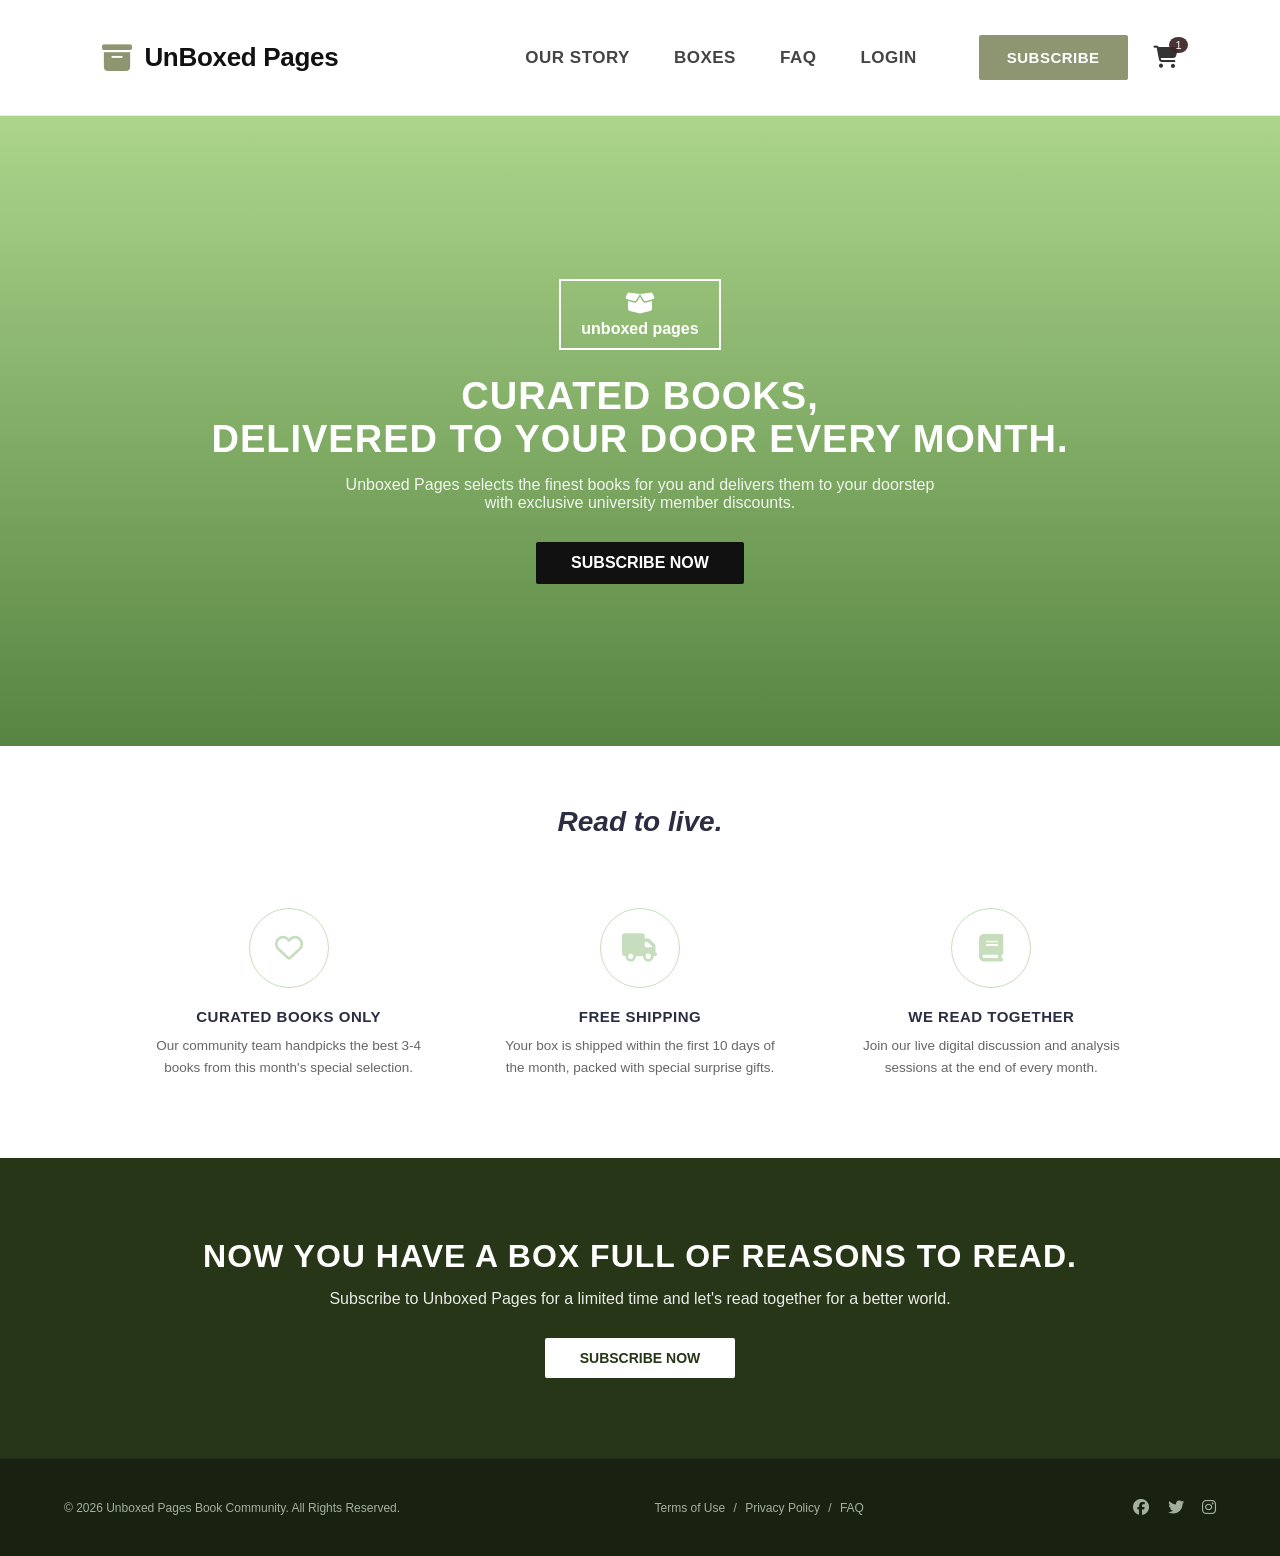
==== index/index.html @ 17721be9 "yeni dosyalar eklendi." ====
<!DOCTYPE html>
<html lang="en">

<head>
    <meta charset="UTF-8">
    <meta name="viewport" content="width=device-width, initial-scale=1.0">
    <title>Unboxed Pages - Book Community</title>
    <!-- CSS Dosyamızı Bağlıyoruz -->
    <link rel="stylesheet" href="index.css">
    <!-- İkonlar için FontAwesome (Gerekli ikonları çekebilmek için) -->
    <link rel="stylesheet" href="https://cdnjs.cloudflare.com/ajax/libs/font-awesome/6.4.0/css/all.min.css">
</head>
<body>

   <!-- NAVBAR SECTION -->
    <header class="navbar">
        <div class="logo" onclick="window.location.href='index.html'">
            <i class="fa-solid fa-box-archive"></i>
            <span>UnBoxed Pages</span>    
        </div>
        <nav class="nav-links">
            <a href="../story/story.html">OUR STORY</a>
            <a href="../boxes/boxes.html">BOXES</a>
            <a href="../faq/faq.html">FAQ</a>
            <a href="../signin/signin.html" class="login-btn">LOGIN</a>
        </nav>
        <div class="nav-actions">
            <a href="../signin/subscribe.html" class="subscribe-nav-btn">SUBSCRIBE</a>
            <a href="../cart.html" class="cart-icon">
                <i class="fa-solid fa-shopping-cart"></i>
                <span class="cart-badge">1</span>
            </a>
        </div>
    </header>

    <!-- HERO SECTION (image_0c95e9.png Üst Kısım) -->
    <section class="hero">
        <div class="hero-overlay">
            <div class="hero-content">
                <div class="hero-logo-box">
                    <i class="fa-solid fa-box-open"></i>
                    <span>unboxed pages</span>
                </div>
                <h1>CURATED BOOKS,<br>DELIVERED TO YOUR DOOR EVERY MONTH.</h1>
                <p>Unboxed Pages selects the finest books for you and delivers them to your doorstep with exclusive university member discounts.</p>
                <a href="../signin/subscribe.html" class="hero-btn">SUBSCRIBE NOW</a>
            </div>
        </div>
    </section>

    <!-- FEATURES SECTION (image_0c9640.png Üst Kısım) -->
    <section class="features">
        <h2 class="section-title">Read to live.</h2>
        <div class="features-grid">
            <div class="feature-card">
                <div class="icon-circle"><i class="fa-regular fa-heart"></i></div>
                <h3>CURATED BOOKS ONLY</h3>
                <p>Our community team handpicks the best 3-4 books from this month's special selection.</p>
            </div>
            <div class="feature-card">
                <div class="icon-circle"><i class="fa-solid fa-truck"></i></div>
                <h3>FREE SHIPPING</h3>
                <p>Your box is shipped within the first 10 days of the month, packed with special surprise gifts.</p>
            </div>
            <div class="feature-card">
                <div class="icon-circle"><i class="fa-solid fa-book"></i></div>
                <h3>WE READ TOGETHER</h3>
                <p>Join our live digital discussion and analysis sessions at the end of every month.</p>
            </div>
        </div>
    </section>

    

    <!-- CALL TO ACTION SECTION (image_0c95e9.png Alt Mavi Kısım) -->
    <section class="cta-blue">
        <h2>NOW YOU HAVE A BOX FULL OF REASONS TO READ.</h2>
        <p>Subscribe to Unboxed Pages for a limited time and let's read together for a better world.</p>
        <a href="subscribe.html" class="cta-white-btn">SUBSCRIBE NOW</a>
    </section>

    <!-- FOOTER SECTION -->
    <footer class="main-footer">
        <div class="footer-bottom">
            <p>&copy; 2026 Unboxed Pages Book Community. All Rights Reserved.</p>
            <div class="footer-links">
                <a href="#">Terms of Use</a> / 
                <a href="#">Privacy Policy</a> / 
                <a href="#">FAQ</a>
            </div>
            <div class="footer-socials">
                <i class="fa-brands fa-facebook"></i>
                <i class="fa-brands fa-twitter"></i>
                <i class="fa-brands fa-instagram"></i>
            </div>
        </div>
    </footer>

</body>
</html>
---- index/index.css ----
/* Genel Sıfırlama ve Font Ayarları */
* {
    margin: 0;
    padding: 0;
    box-sizing: border-box;
    font-family: 'Segoe UI', Tahoma, Geneva, Verdana, sans-serif;
}

body {
    background-color: #fcfcfc;
    color: #333;
}

/* ==========================================
   2. NAVBAR & LOGO STYLES (Genişletilmiş Premium Navbar)
   ========================================== */
.navbar {
    display: flex;
    justify-content: space-between;
    align-items: center;
    padding: 35px 8%; /* Navbar dikey genişliği artırıldı, sağdan soldan daha geniş alan bırakıldı */
    background-color: #fff;
    border-bottom: 1px solid #eaeaea;
    position: sticky;
    top: 0;
    z-index: 1000;
}

.logo {
    display: flex;
    align-items: center;
    gap: 12px;
    font-size: 26px; /* Logo yazısı bir tık büyütüldü */
    font-weight: 700;
    color: #111111;
    cursor: pointer;
    user-select: none;
    text-transform: none; /* Büyük-küçük harf dayatmasını tamamen kaldırır */
}

.logo i {
    color: #606c38b6; /* Şık soft zeytin yeşili kutu */
    font-size: 30px; /* İkon logoyla dengelendi */
    display: inline-block;
}

.logo span {
    color: #111111;
    font-weight: 700;
    letter-spacing: -0.3px;
}

/* Menü Başlıkları (Tamamen sağa yaslandı ve fontları büyütüldü) */
.nav-links {
    margin-left: auto; /* Başlıkları tamamen sağa fırlatır */
    margin-right: 40px; /* Sağdaki butonlarla arasında geniş bir nefes alma alanı bırakır */
    display: flex;
    align-items: center;
}

.nav-links a {
    text-decoration: none;
    color: #444;
    margin: 0 22px; /* Başlıkların kendi aralarındaki boşluk artırıldı */
    font-size: 17px; /* Başlıkların boyutu büyütüldü */
    font-weight: 700; /* Daha tok ve belirgin durmaları için bold yapıldı */
    letter-spacing: 0.5px;
    transition: color 0.3s ease;
}

.nav-links a:hover {
    color: #606c38b6 !important; /* Mouse gelince o soft yeşile döner */
}

.nav-actions {
    display: flex;
    align-items: center;
    gap: 25px; /* Buton ve sepet arasındaki mesafe açıldı */
}

.subscribe-nav-btn {
    background-color: #606c38b6;
    color: #fff !important;
    padding: 14px 28px; /* Buton biraz daha büyütülüp navbar genişliğine uyduruldu */
    text-decoration: none;
    font-weight: bold;
    font-size: 15px;
    border-radius: 2px;
    transition: background-color 0.3s;
    letter-spacing: 0.5px;
}

.subscribe-nav-btn:hover {
    background-color: #4f582f;
}

.cart-icon {
    position: relative;
    color: #333;
    font-size: 22px; /* Sepet ikonu bir tık büyütüldü */
    text-decoration: none;
    transition: color 0.3s;
}

.cart-icon:hover {
    color: #606c38b6;
}

.cart-badge {
    position: absolute;
    top: -8px;
    right: -10px;
    background-color: #3d2626ee;
    color: #fff;
    font-size: 11px;
    padding: 2px 6px;
    border-radius: 50%;
}

/* HERO SECTION */
.hero {
    background-image: url('https://images.unsplash.com/photo-1506880018603-83d5b814b5a6?auto=format&fit=crop&q=80&w=1500'); /* Geçici arka plan resmi */
    background-size: cover;
    background-position: center;
    height: 70vh;
}

.hero-overlay {
    background: linear-gradient(to bottom, rgba(95, 175, 30, 0.507), rgba(35, 95, 7, 0.76));
    height: 100%;
    display: flex;
    justify-content: center;
    align-items: center;
    text-align: center;
    color: #fff;
    padding: 0 20px;
}

.hero-logo-box {
    border: 2px solid #fff;
    display: inline-flex;
    flex-direction: column;
    padding: 10px 20px;
    margin-bottom: 25px;
    font-weight: bold;
    text-transform: lowercase;
}

.hero-logo-box i {
    font-size: 24px;
    margin-bottom: 5px;
}

.hero-content h1 {
    font-size: 38px;
    letter-spacing: 1px;
    margin-bottom: 15px;
}

.hero-content p {
    font-size: 16px;
    max-width: 600px;
    margin: 0 auto 30px auto;
    opacity: 0.9;
}

.hero-btn {
    display: inline-block;
    background-color: #111;
    color: #fff;
    text-decoration: none;
    padding: 12px 35px;
    font-weight: bold;
    border-radius: 2px;
    transition: background 0.3s;
}

.hero-btn:hover {
    background-color: #333;
}

/* FEATURES SECTION */
.features {
    padding: 60px 10%;
    text-align: center;
    background-color: #fff;
}

/* Başlığı mavi tonundan, logomuzla uyumlu şık antrasit tonuna çektik */
.section-title {
    font-size: 28px;
    color: #2b2d42;
    margin-bottom: 50px;
    font-style: italic;
}

.features-grid {
    display: flex;
    justify-content: space-between;
    gap: 30px;
}

.feature-card {
    flex: 1;
    padding: 20px;
}

.icon-circle {
    width: 80px;
    height: 80px;
    border: 1px solid #b6d4aac4;
    border-radius: 50%;
    display: flex;
    justify-content: center;
    align-items: center;
    margin: 0 auto 20px auto;
    font-size: 28px;
    color: #b6d4aac4;
}

.feature-card h3 {
    font-size: 15px;
    margin-bottom: 10px;
    color: #2b2d42;
    letter-spacing: 0.5px;
}

.feature-card p {
    font-size: 13.5px;
    color: #666;
    line-height: 1.6;
}

/* MONTH'S BOX SECTION */
.months-box {
    padding: 60px 10%;
    background-color: #fcfcfc;
    text-align: center;
}

.box-title {
    font-size: 24px;
    letter-spacing: 1px;
    color: #2b2d42;
    margin-bottom: 40px;
}

.books-grid {
    display: grid;
    grid-template-columns: repeat(3, 1fr);
    gap: 40px;
    max-width: 900px;
    margin: 0 auto 40px auto;
}

.book-card {
    background-color: #fff;
    padding: 20px;
    border-bottom: 3px solid transparent;
    transition: all 0.3s;
}

.book-card:hover {
    box-shadow: 0 10px 20px rgba(0, 0, 0, 0.03);
}

.book-img-placeholder {
    width: 100%;
    height: 300px;
    background-color: #f0f2eb; /* Kitap arkalarını da soft yeşil-gri tonuna uydurduk */
    display: flex;
    justify-content: center;
    align-items: center;
    color: #a3b19b;
    margin-bottom: 15px;
}

.book-card h3 {
    font-size: 16px;
    color: #2b2d42;
    margin-bottom: 5px;
}

/* Kitap yazar isimlerinin mavisini soft yeşile çektik */
.book-card p {
    font-size: 14px;
    color: #606c38;
    font-style: italic;
}

.action-wrapper {
    margin-top: 30px;
}

/* subscribe buton rengini buradaki büyük butona da uyguladık */
.big-green-btn {
    display: inline-block;
    background-color: #606c38b6;
    color: #fff;
    text-decoration: none;
    padding: 15px 40px;
    font-weight: bold;
    font-size: 16px;
    border-radius: 2px;
    transition: background 0.3s;
}

.big-green-btn:hover {
    background-color: #4f582f; /* Üzerine gelince bir tık koyulaşma efekti */
}

/* CALL TO ACTION BLUE SECTION -> NOW DEEP GREEN (Koyu Yeşil Alan) */
.cta-blue {
    background-color: #283618; 
    color: #fff;
    text-align: center;
    padding: 80px 20px;
}

.cta-blue h2 {
    font-size: 32px;
    margin-bottom: 15px;
    letter-spacing: 1px;
}

.cta-blue p {
    font-size: 16px;
    opacity: 0.9;
    margin-bottom: 30px;
}

/* Koyu yeşil üzerindeki butonun yazısını da uyumlu yaptık */
.cta-white-btn {
    display: inline-block;
    background-color: #fff;
    color: #283618;
    text-decoration: none;
    padding: 12px 35px;
    font-weight: bold;
    font-size: 14px;
    border-radius: 2px;
    transition: opacity 0.3s;
}

.cta-white-btn:hover {
    opacity: 0.9;
}

/* FOOTER SECTION (En alttaki koyu alan) */
/* İletişim ve telif haklarının olduğu bu en alt paneli de cta ile uyumlu çok koyu antrasit-yeşil tonuna çektik */
.main-footer {
    background-color: #192211; 
    color: #a3b19b;
    padding: 40px 5%;
    font-size: 12px;
    border-top: 1px solid rgba(255, 255, 255, 0.05);
}

.footer-bottom {
    display: flex;
    justify-content: space-between;
    align-items: center;
}

.footer-links a {
    color: #a3b19b;
    text-decoration: none;
    margin: 0 5px;
    transition: color 0.3s;
}

.footer-links a:hover {
    color: #fff;
}

.footer-socials i {
    font-size: 16px;
    margin-left: 15px;
    cursor: pointer;
    transition: color 0.3s;
}

.footer-socials i:hover {
    color: #fff;
}

/* RESPONSIVE DESIGN */
@media (max-width: 768px) {
    .navbar {
        flex-direction: column;
        gap: 15px;
    }
    .features-grid, .books-grid {
        grid-template-columns: 1fr;
        display: flex;
        flex-direction: column;
    }
    .footer-bottom {
        flex-direction: column;
        gap: 15px;
        text-align: center;
    }
}

/* BOXES SELECTION PAGE STYLES */
.boxes-selection-container {
    padding: 80px 10%;
    text-align: center;
    background-color: #fcfcfc;
    min-height: 70vh;
}

.selection-main-title {
    font-size: 32px;
    color: #283618; 
    letter-spacing: 1px;
    margin-bottom: 10px;
}

.selection-subtitle {
    font-size: 15px;
    color: #666;
    max-width: 600px;
    margin: 0 auto 50px auto;
}

.selection-grid {
    display: flex;
    justify-content: center;
    gap: 50px;
    max-width: 1000px;
    margin: 0 auto;
}

.selection-card {
    flex: 1;
    background-color: #fff;
    padding: 40px 30px;
    border: 1px solid #eaeaea;
    border-radius: 4px;
    transition: transform 0.3s, box-shadow 0.3s;
}

.selection-card:hover {
    transform: translateY(-5px);
    box-shadow: 0 15px 30px rgba(0, 0, 0, 0.05);
}

.selection-icon-box {
    font-size: 40px;
    color: #606c38b6; 
    margin-bottom: 20px;
}

.selection-card h2 {
    font-size: 22px;
    color: #2b2d42;
    margin-bottom: 15px;
    letter-spacing: 0.5px;
}

.selection-card p {
    font-size: 14px;
    color: #666;
    line-height: 1.6;
    margin-bottom: 30px;
    min-height: 70px;
}

.selection-btn {
    display: inline-block;
    background-color: #606c38b6;
    color: #fff;
    text-decoration: none;
    padding: 12px 30px;
    font-weight: bold;
    font-size: 13px;
    border-radius: 2px;
    transition: background 0.3s;
    width: 100%;
}

.selection-btn:hover {
    background-color: #4f582f;
}

@media (max-width: 768px) {
    .selection-grid {
        flex-direction: column;
        gap: 30px;
    }
}

/* 
   CART PAGE STYLES (SEPET SAYFASI STİLLERİ) 
*/
.cart-container {
    padding: 60px 10%;
    min-height: 75vh;
    background-color: #fcfcfc;
}

.cart-main-title {
    font-size: 28px;
    color: #283618;
    letter-spacing: 1px;
    margin-bottom: 40px;
    font-weight: 700;
}

.cart-wrapper {
    display: flex;
    gap: 40px;
    align-items: flex-start;
}

/* Sol Taraf - Ürün Listesi */
.cart-items {
    flex: 2;
    display: flex;
    flex-direction: column;
    gap: 20px;
}

.cart-item-card {
    display: flex;
    align-items: center;
    background-color: #fff;
    padding: 20px;
    border: 1px solid #eaeaea;
    border-radius: 4px;
    gap: 20px;
}

.cart-item-img {
    width: 80px;
    height: 80px;
    background-color: #f0f2eb;
    display: flex;
    justify-content: center;
    align-items: center;
    border-radius: 2px;
}

.cart-item-details {
    flex: 2;
}

.cart-item-details h3 {
    font-size: 16px;
    color: #2b2d42;
    margin-bottom: 5px;
}

.cart-item-details p {
    font-size: 13px;
    color: #888;
    margin-bottom: 10px;
}

.cart-item-remove {
    font-size: 12px;
    color: #c1121f;
    cursor: pointer;
    transition: opacity 0.2s;
}

.cart-item-remove:hover {
    opacity: 0.8;
}

/* Adet Seçici Buttons */
.cart-item-quantity {
    display: flex;
    align-items: center;
    gap: 15px;
    border: 1px solid #eaeaea;
    padding: 5px 10px;
    border-radius: 2px;
}

.qty-btn {
    background: none;
    border: none;
    font-size: 16px;
    cursor: pointer;
    color: #555;
    padding: 0 5px;
}

.cart-item-price {
    font-weight: 700;
    font-size: 16px;
    color: #283618;
    min-width: 90px;
    text-align: right;
}

/* Sağ Taraf - Sipariş Özeti */
.cart-summary {
    flex: 1;
    background-color: #fff;
    border: 1px solid #eaeaea;
    padding: 30px;
    border-radius: 4px;
}

.cart-summary h2 {
    font-size: 18px;
    color: #2b2d42;
    margin-bottom: 25px;
    letter-spacing: 0.5px;
}

.summary-row {
    display: flex;
    justify-content: space-between;
    font-size: 14px;
    color: #555;
    margin-bottom: 15px;
}

.summary-divider {
    border: 0;
    border-top: 1px solid #eaeaea;
    margin: 20px 0;
}

.total-row {
    font-size: 18px;
    font-weight: 700;
    color: #283618;
}

/* Ödeme ve Alışverişe Devam Et Butonları */
.checkout-btn {
    display: block;
    background-color: #606c38b6; 
    color: #fff;
    text-align: center;
    text-decoration: none;
    padding: 14px;
    font-weight: bold;
    font-size: 14px;
    border-radius: 2px;
    margin-top: 25px;
    transition: background-color 0.3s;
}

.checkout-btn:hover {
    background-color: #4f582f;
}

.continue-shopping {
    display: block;
    text-align: center;
    text-decoration: none;
    color: #666;
    font-size: 13px;
    margin-top: 15px;
    transition: color 0.2s;
}

.continue-shopping:hover {
    color: #283618;
}

/* Mobil Ekranlar İçin Esneklik */
@media (max-width: 992px) {
    .cart-wrapper {
        flex-direction: column;
    }
    .cart-summary {
        width: 100%;
    }
}
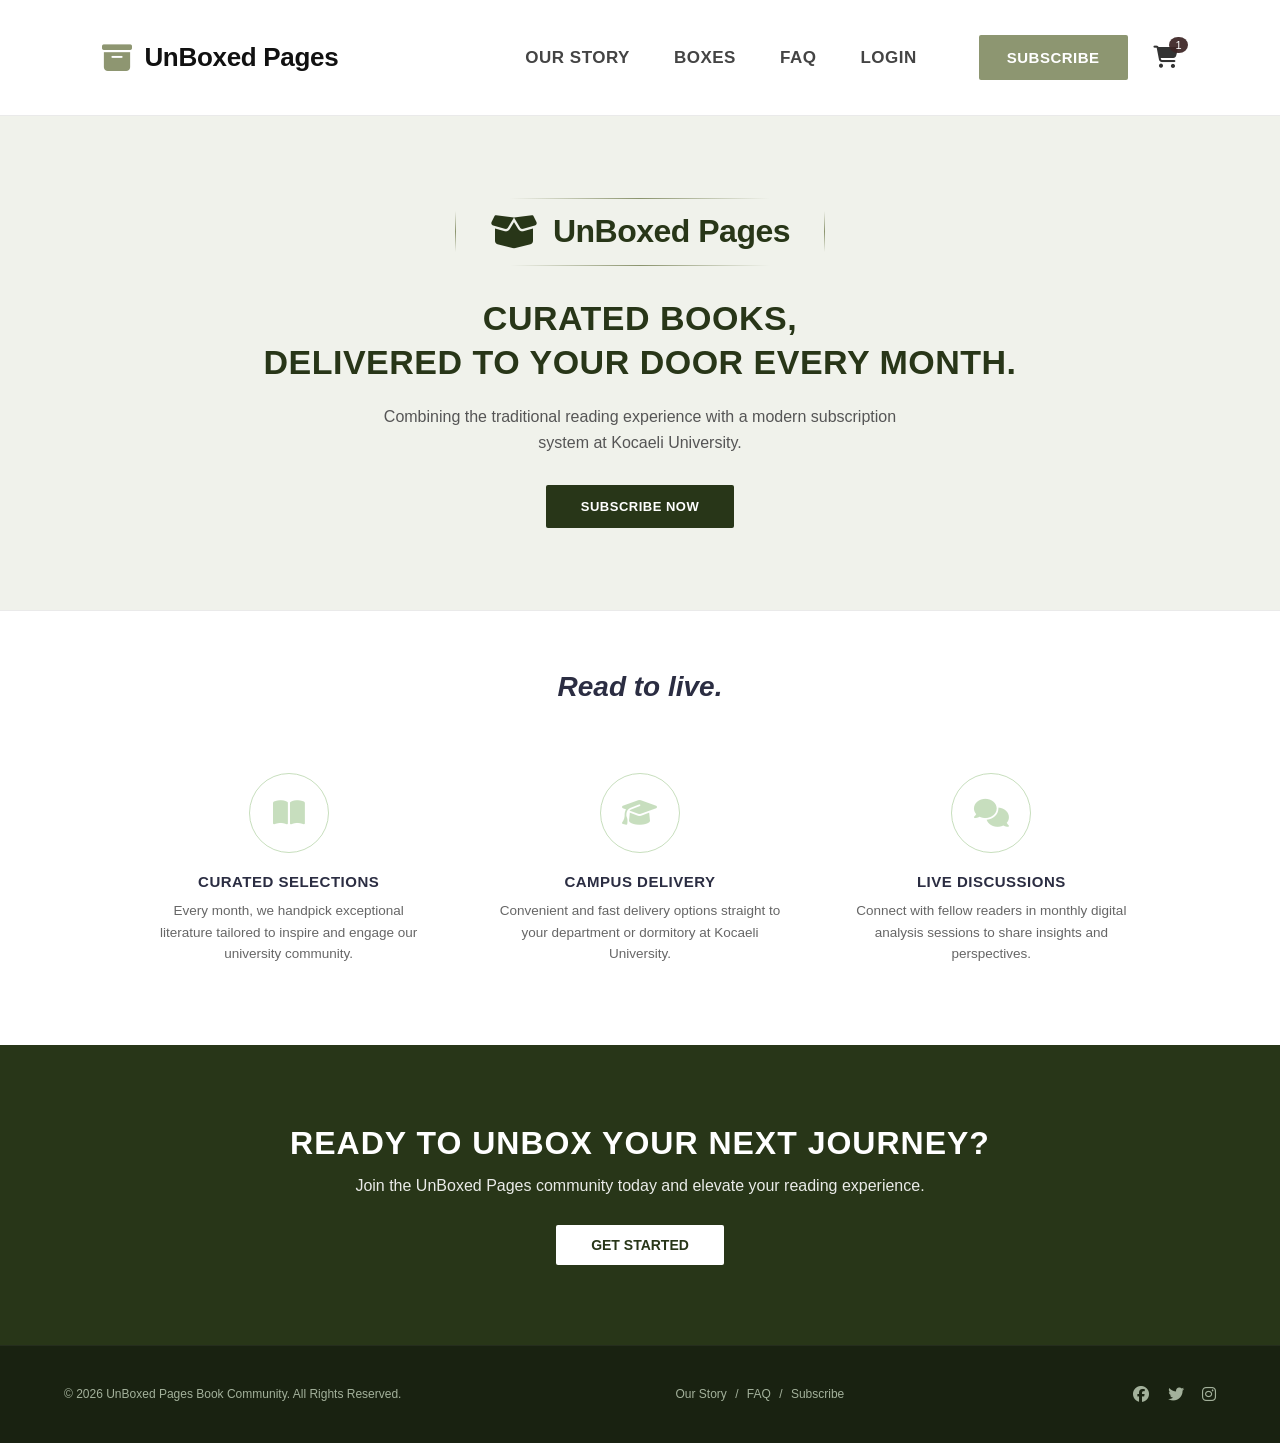
==== commit 9f543cb7: "Ana sayfa duzenlendi." ====
--- a/index/index.html
+++ b/index/index.html
@@ -1,20 +1,17 @@
 <!DOCTYPE html>
 <html lang="en">
-
 <head>
     <meta charset="UTF-8">
     <meta name="viewport" content="width=device-width, initial-scale=1.0">
-    <title>Unboxed Pages - Book Community</title>
-    <!-- CSS Dosyamızı Bağlıyoruz -->
+    <title>UnBoxed Pages - Book Community</title>
     <link rel="stylesheet" href="index.css">
-    <!-- İkonlar için FontAwesome (Gerekli ikonları çekebilmek için) -->
     <link rel="stylesheet" href="https://cdnjs.cloudflare.com/ajax/libs/font-awesome/6.4.0/css/all.min.css">
 </head>
 <body>
 
-   <!-- NAVBAR SECTION -->
+    <!-- GENİŞLETİLMİŞ NAVBAR -->
     <header class="navbar">
-        <div class="logo" onclick="window.location.href='index.html'">
+        <div class="logo" onclick="window.location.href='../index/index.html'">
             <i class="fa-solid fa-box-archive"></i>
             <span>UnBoxed Pages</span>    
         </div>
@@ -25,68 +22,64 @@
             <a href="../signin/signin.html" class="login-btn">LOGIN</a>
         </nav>
         <div class="nav-actions">
-            <a href="../signin/subscribe.html" class="subscribe-nav-btn">SUBSCRIBE</a>
-            <a href="../cart.html" class="cart-icon">
+            <a href="../subscribe/subscribe.html" class="subscribe-nav-btn">SUBSCRIBE</a>
+            <a href="../cart/cart.html" class="cart-icon">
                 <i class="fa-solid fa-shopping-cart"></i>
                 <span class="cart-badge">1</span>
             </a>
         </div>
     </header>
 
-    <!-- HERO SECTION (image_0c95e9.png Üst Kısım) -->
-    <section class="hero">
-        <div class="hero-overlay">
-            <div class="hero-content">
-                <div class="hero-logo-box">
-                    <i class="fa-solid fa-box-open"></i>
-                    <span>unboxed pages</span>
-                </div>
-                <h1>CURATED BOOKS,<br>DELIVERED TO YOUR DOOR EVERY MONTH.</h1>
-                <p>Unboxed Pages selects the finest books for you and delivers them to your doorstep with exclusive university member discounts.</p>
-                <a href="../signin/subscribe.html" class="hero-btn">SUBSCRIBE NOW</a>
+    <!-- MİNİMALİST HERO ALANI -->
+    <section class="hero-minimalist">
+        <div class="hero-minimal-content">
+            <div class="hero-center-logo">
+                <i class="fa-solid fa-box-open"></i>
+                <h2>UnBoxed Pages</h2>
+            </div>
+            <h1>CURATED BOOKS,<br>DELIVERED TO YOUR DOOR EVERY MONTH.</h1>
+            <p>Combining the traditional reading experience with a modern subscription system at Kocaeli University.</p>
+            <a href="subscribe/subscribe.html" class="hero-btn-dark">SUBSCRIBE NOW</a>
+        </div>
+    </section>
+
+    <!-- FEATURES SECTION -->
+    <section class="features">
+        <h2 class="section-title">Read to live.</h2>
+        <div class="features-grid">
+            <div class="feature-card">
+                <div class="icon-circle"><i class="fa-solid fa-book-open"></i></div>
+                <h3>CURATED SELECTIONS</h3>
+                <p>Every month, we handpick exceptional literature tailored to inspire and engage our university community.</p>
+            </div>
+            <div class="feature-card">
+                <div class="icon-circle"><i class="fa-solid fa-graduation-cap"></i></div>
+                <h3>CAMPUS DELIVERY</h3>
+                <p>Convenient and fast delivery options straight to your department or dormitory at Kocaeli University.</p>
+            </div>
+            <div class="feature-card">
+                <div class="icon-circle"><i class="fa-solid fa-comments"></i></div>
+                <h3>LIVE DISCUSSIONS</h3>
+                <p>Connect with fellow readers in monthly digital analysis sessions to share insights and perspectives.</p>
             </div>
         </div>
     </section>
 
-    <!-- FEATURES SECTION (image_0c9640.png Üst Kısım) -->
-    <section class="features">
-        <h2 class="section-title">Read to live.</h2>
-        <div class="features-grid">
-            <div class="feature-card">
-                <div class="icon-circle"><i class="fa-regular fa-heart"></i></div>
-                <h3>CURATED BOOKS ONLY</h3>
-                <p>Our community team handpicks the best 3-4 books from this month's special selection.</p>
-            </div>
-            <div class="feature-card">
-                <div class="icon-circle"><i class="fa-solid fa-truck"></i></div>
-                <h3>FREE SHIPPING</h3>
-                <p>Your box is shipped within the first 10 days of the month, packed with special surprise gifts.</p>
-            </div>
-            <div class="feature-card">
-                <div class="icon-circle"><i class="fa-solid fa-book"></i></div>
-                <h3>WE READ TOGETHER</h3>
-                <p>Join our live digital discussion and analysis sessions at the end of every month.</p>
-            </div>
-        </div>
+    <!-- CALL TO ACTION SECTION -->
+    <section class="cta-blue">
+        <h2>READY TO UNBOX YOUR NEXT JOURNEY?</h2>
+        <p>Join the UnBoxed Pages community today and elevate your reading experience.</p>
+        <a href="subscribe/subscribe.html" class="cta-white-btn">GET STARTED</a>
     </section>
 
-    
-
-    <!-- CALL TO ACTION SECTION (image_0c95e9.png Alt Mavi Kısım) -->
-    <section class="cta-blue">
-        <h2>NOW YOU HAVE A BOX FULL OF REASONS TO READ.</h2>
-        <p>Subscribe to Unboxed Pages for a limited time and let's read together for a better world.</p>
-        <a href="subscribe.html" class="cta-white-btn">SUBSCRIBE NOW</a>
-    </section>
-
-    <!-- FOOTER SECTION -->
+    <!-- MAIN FOOTER  -->
     <footer class="main-footer">
         <div class="footer-bottom">
-            <p>&copy; 2026 Unboxed Pages Book Community. All Rights Reserved.</p>
+            <p>&copy; 2026 UnBoxed Pages Book Community. All Rights Reserved.</p>
             <div class="footer-links">
-                <a href="#">Terms of Use</a> / 
-                <a href="#">Privacy Policy</a> / 
-                <a href="#">FAQ</a>
+                <a href="story/story.html">Our Story</a> / 
+                <a href="faq/faq.html">FAQ</a> / 
+                <a href="subscribe/subscribe.html">Subscribe</a>
             </div>
             <div class="footer-socials">
                 <i class="fa-brands fa-facebook"></i>
--- a/index/index.css
+++ b/index/index.css
@@ -1,4 +1,4 @@
-/* Genel Sıfırlama ve Font Ayarları */
+/* GENEL SIFIRLAMA VE FONT AYARLARI */
 * {
     margin: 0;
     padding: 0;
@@ -11,14 +11,12 @@
     color: #333;
 }
 
-/* ==========================================
-   2. NAVBAR & LOGO STYLES (Genişletilmiş Premium Navbar)
-   ========================================== */
+/* NAVBAR VE LOGO STYLES */
 .navbar {
     display: flex;
     justify-content: space-between;
     align-items: center;
-    padding: 35px 8%; /* Navbar dikey genişliği artırıldı, sağdan soldan daha geniş alan bırakıldı */
+    padding: 35px 8%;
     background-color: #fff;
     border-bottom: 1px solid #eaeaea;
     position: sticky;
@@ -30,30 +28,30 @@
     display: flex;
     align-items: center;
     gap: 12px;
-    font-size: 26px; /* Logo yazısı bir tık büyütüldü */
-    font-weight: 700;
+    font-size: 26px; /* Yazı boyutu belirgin şekilde büyütüldü */
+    font-weight: 700; /* Kalın ve tok görünüm */
     color: #111111;
     cursor: pointer;
     user-select: none;
-    text-transform: none; /* Büyük-küçük harf dayatmasını tamamen kaldırır */
+    text-transform: none; /* Tarayıcının küçük harfe zorlamasını tamamen engeller */
 }
 
 .logo i {
-    color: #606c38b6; /* Şık soft zeytin yeşili kutu */
-    font-size: 30px; /* İkon logoyla dengelendi */
+    color: #606c38b6; /* Şık soft zeytin yeşili kutu rengi */
+    font-size: 30px; /* Arşiv kutusu ikonu yazı ile tam dengelendi */
     display: inline-block;
 }
 
 .logo span {
     color: #111111;
+    font-family: 'Segoe UI', Tahoma, Geneva, Verdana, sans-serif; /* Fontun bozulmasını engeller */
     font-weight: 700;
     letter-spacing: -0.3px;
 }
 
-/* Menü Başlıkları (Tamamen sağa yaslandı ve fontları büyütüldü) */
 .nav-links {
-    margin-left: auto; /* Başlıkları tamamen sağa fırlatır */
-    margin-right: 40px; /* Sağdaki butonlarla arasında geniş bir nefes alma alanı bırakır */
+    margin-left: auto;
+    margin-right: 40px;
     display: flex;
     align-items: center;
 }
@@ -61,27 +59,27 @@
 .nav-links a {
     text-decoration: none;
     color: #444;
-    margin: 0 22px; /* Başlıkların kendi aralarındaki boşluk artırıldı */
-    font-size: 17px; /* Başlıkların boyutu büyütüldü */
-    font-weight: 700; /* Daha tok ve belirgin durmaları için bold yapıldı */
+    margin: 0 22px;
+    font-size: 17px;
+    font-weight: 700;
     letter-spacing: 0.5px;
     transition: color 0.3s ease;
 }
 
 .nav-links a:hover {
-    color: #606c38b6 !important; /* Mouse gelince o soft yeşile döner */
+    color: #606c38b6 !important;
 }
 
 .nav-actions {
     display: flex;
     align-items: center;
-    gap: 25px; /* Buton ve sepet arasındaki mesafe açıldı */
+    gap: 25px;
 }
 
 .subscribe-nav-btn {
     background-color: #606c38b6;
     color: #fff !important;
-    padding: 14px 28px; /* Buton biraz daha büyütülüp navbar genişliğine uyduruldu */
+    padding: 14px 28px;
     text-decoration: none;
     font-weight: bold;
     font-size: 15px;
@@ -97,7 +95,7 @@
 .cart-icon {
     position: relative;
     color: #333;
-    font-size: 22px; /* Sepet ikonu bir tık büyütüldü */
+    font-size: 22px;
     text-decoration: none;
     transition: color 0.3s;
 }
@@ -118,65 +116,124 @@
 }
 
 /* HERO SECTION */
-.hero {
-    background-image: url('https://images.unsplash.com/photo-1506880018603-83d5b814b5a6?auto=format&fit=crop&q=80&w=1500'); /* Geçici arka plan resmi */
-    background-size: cover;
-    background-position: center;
-    height: 70vh;
-}
-
-.hero-overlay {
-    background: linear-gradient(to bottom, rgba(95, 175, 30, 0.507), rgba(35, 95, 7, 0.76));
-    height: 100%;
+.hero-minimalist {
+    background-color: #f0f2eb;
+    min-height: 55vh;
     display: flex;
     justify-content: center;
     align-items: center;
     text-align: center;
-    color: #fff;
-    padding: 0 20px;
-}
-
-.hero-logo-box {
-    border: 2px solid #fff;
+    padding: 40px 20px;
+    border-bottom: 1px solid #eaeaea;
+    width: 100%;
+}
+
+.hero-minimal-content {
+    max-width: 800px;
+    display: flex;
+    flex-direction: column;
+    align-items: center;
+}
+
+.hero-center-logo {
     display: inline-flex;
-    flex-direction: column;
-    padding: 10px 20px;
-    margin-bottom: 25px;
+    flex-direction: row;
+    align-items: center;
+    justify-content: center;
+    gap: 15px;
+    color: #283618;
+    margin: 0 auto 30px auto;
+    padding: 15px 35px;
+    cursor: default;
+    user-select: none;
+    position: relative;
+}
+
+.hero-center-logo::before {
+    content: "";
+    position: absolute;
+    top: 0;
+    left: 15%;
+    right: 15%;
+    height: 1px;
+    background: linear-gradient(to right, transparent, rgba(96, 108, 56, 0.7) 50%, transparent);
+}
+
+.hero-center-logo::after {
+    content: "";
+    position: absolute;
+    left: 0;
+    top: 20%;
+    bottom: 20%;
+    width: 1px;
+    background: linear-gradient(to bottom, transparent, rgba(96, 108, 56, 0.7) 50%, transparent);
+}
+
+.hero-center-logo h2::before {
+    content: "";
+    position: absolute;
+    bottom: 0;
+    left: 15%;
+    right: 15%;
+    height: 1px;
+    background: linear-gradient(to right, transparent, rgba(96, 108, 56, 0.7) 50%, transparent);
+}
+
+.hero-center-logo h2::after {
+    content: "";
+    position: absolute;
+    right: 0;
+    top: 20%;
+    bottom: 20%;
+    width: 1px;
+    background: linear-gradient(to bottom, transparent, rgba(96, 108, 56, 0.7) 50%, transparent);
+}
+
+.hero-center-logo i {
+    font-size: 38px;
+    color: #283618;
+}
+
+.hero-center-logo h2 {
+    font-size: 32px;
+    font-weight: 700;
+    letter-spacing: -0.5px;
+    margin: 0;
+    text-transform: none;
+    color: #283618;
+}
+
+.hero-minimal-content h1 {
+    font-size: 34px;
+    color: #283618;
+    letter-spacing: 0.5px;
+    margin-bottom: 20px;
+    line-height: 1.3;
+}
+
+.hero-minimal-content p {
+    font-size: 16px;
+    color: #555;
+    max-width: 550px;
+    margin: 0 auto 30px auto;
+    line-height: 1.6;
+}
+
+.hero-btn-dark {
+    display: inline-block;
+    background-color: #283618;
+    color: #fff;
+    text-decoration: none;
+    padding: 14px 35px;
     font-weight: bold;
-    text-transform: lowercase;
-}
-
-.hero-logo-box i {
-    font-size: 24px;
-    margin-bottom: 5px;
-}
-
-.hero-content h1 {
-    font-size: 38px;
-    letter-spacing: 1px;
-    margin-bottom: 15px;
-}
-
-.hero-content p {
-    font-size: 16px;
-    max-width: 600px;
-    margin: 0 auto 30px auto;
-    opacity: 0.9;
-}
-
-.hero-btn {
-    display: inline-block;
-    background-color: #111;
-    color: #fff;
-    text-decoration: none;
-    padding: 12px 35px;
-    font-weight: bold;
+    font-size: 13px;
     border-radius: 2px;
+    letter-spacing: 0.5px;
     transition: background 0.3s;
 }
 
-.hero-btn:hover {
-    background-color: #333;
+.hero-btn-dark:hover {
+    background-color: #192211;
 }
 
 /* FEATURES SECTION */
@@ -186,7 +243,6 @@
     background-color: #fff;
 }
 
-/* Başlığı mavi tonundan, logomuzla uyumlu şık antrasit tonuna çektik */
 .section-title {
     font-size: 28px;
     color: #2b2d42;
@@ -231,85 +287,7 @@
     line-height: 1.6;
 }
 
-/* MONTH'S BOX SECTION */
-.months-box {
-    padding: 60px 10%;
-    background-color: #fcfcfc;
-    text-align: center;
-}
-
-.box-title {
-    font-size: 24px;
-    letter-spacing: 1px;
-    color: #2b2d42;
-    margin-bottom: 40px;
-}
-
-.books-grid {
-    display: grid;
-    grid-template-columns: repeat(3, 1fr);
-    gap: 40px;
-    max-width: 900px;
-    margin: 0 auto 40px auto;
-}
-
-.book-card {
-    background-color: #fff;
-    padding: 20px;
-    border-bottom: 3px solid transparent;
-    transition: all 0.3s;
-}
-
-.book-card:hover {
-    box-shadow: 0 10px 20px rgba(0, 0, 0, 0.03);
-}
-
-.book-img-placeholder {
-    width: 100%;
-    height: 300px;
-    background-color: #f0f2eb; /* Kitap arkalarını da soft yeşil-gri tonuna uydurduk */
-    display: flex;
-    justify-content: center;
-    align-items: center;
-    color: #a3b19b;
-    margin-bottom: 15px;
-}
-
-.book-card h3 {
-    font-size: 16px;
-    color: #2b2d42;
-    margin-bottom: 5px;
-}
-
-/* Kitap yazar isimlerinin mavisini soft yeşile çektik */
-.book-card p {
-    font-size: 14px;
-    color: #606c38;
-    font-style: italic;
-}
-
-.action-wrapper {
-    margin-top: 30px;
-}
-
-/* subscribe buton rengini buradaki büyük butona da uyguladık */
-.big-green-btn {
-    display: inline-block;
-    background-color: #606c38b6;
-    color: #fff;
-    text-decoration: none;
-    padding: 15px 40px;
-    font-weight: bold;
-    font-size: 16px;
-    border-radius: 2px;
-    transition: background 0.3s;
-}
-
-.big-green-btn:hover {
-    background-color: #4f582f; /* Üzerine gelince bir tık koyulaşma efekti */
-}
-
-/* CALL TO ACTION BLUE SECTION -> NOW DEEP GREEN (Koyu Yeşil Alan) */
+/* CALL TO ACTION SECTION */
 .cta-blue {
     background-color: #283618; 
     color: #fff;
@@ -329,7 +307,6 @@
     margin-bottom: 30px;
 }
 
-/* Koyu yeşil üzerindeki butonun yazısını da uyumlu yaptık */
 .cta-white-btn {
     display: inline-block;
     background-color: #fff;
@@ -346,8 +323,7 @@
     opacity: 0.9;
 }
 
-/* FOOTER SECTION (En alttaki koyu alan) */
-/* İletişim ve telif haklarının olduğu bu en alt paneli de cta ile uyumlu çok koyu antrasit-yeşil tonuna çektik */
+/* FOOTER SECTION */
 .main-footer {
     background-color: #192211; 
     color: #a3b19b;
@@ -400,277 +376,4 @@
         gap: 15px;
         text-align: center;
     }
-}
-
-/* BOXES SELECTION PAGE STYLES */
-.boxes-selection-container {
-    padding: 80px 10%;
-    text-align: center;
-    background-color: #fcfcfc;
-    min-height: 70vh;
-}
-
-.selection-main-title {
-    font-size: 32px;
-    color: #283618; 
-    letter-spacing: 1px;
-    margin-bottom: 10px;
-}
-
-.selection-subtitle {
-    font-size: 15px;
-    color: #666;
-    max-width: 600px;
-    margin: 0 auto 50px auto;
-}
-
-.selection-grid {
-    display: flex;
-    justify-content: center;
-    gap: 50px;
-    max-width: 1000px;
-    margin: 0 auto;
-}
-
-.selection-card {
-    flex: 1;
-    background-color: #fff;
-    padding: 40px 30px;
-    border: 1px solid #eaeaea;
-    border-radius: 4px;
-    transition: transform 0.3s, box-shadow 0.3s;
-}
-
-.selection-card:hover {
-    transform: translateY(-5px);
-    box-shadow: 0 15px 30px rgba(0, 0, 0, 0.05);
-}
-
-.selection-icon-box {
-    font-size: 40px;
-    color: #606c38b6; 
-    margin-bottom: 20px;
-}
-
-.selection-card h2 {
-    font-size: 22px;
-    color: #2b2d42;
-    margin-bottom: 15px;
-    letter-spacing: 0.5px;
-}
-
-.selection-card p {
-    font-size: 14px;
-    color: #666;
-    line-height: 1.6;
-    margin-bottom: 30px;
-    min-height: 70px;
-}
-
-.selection-btn {
-    display: inline-block;
-    background-color: #606c38b6;
-    color: #fff;
-    text-decoration: none;
-    padding: 12px 30px;
-    font-weight: bold;
-    font-size: 13px;
-    border-radius: 2px;
-    transition: background 0.3s;
-    width: 100%;
-}
-
-.selection-btn:hover {
-    background-color: #4f582f;
-}
-
-@media (max-width: 768px) {
-    .selection-grid {
-        flex-direction: column;
-        gap: 30px;
-    }
-}
-
-/* 
-   CART PAGE STYLES (SEPET SAYFASI STİLLERİ) 
-*/
-.cart-container {
-    padding: 60px 10%;
-    min-height: 75vh;
-    background-color: #fcfcfc;
-}
-
-.cart-main-title {
-    font-size: 28px;
-    color: #283618;
-    letter-spacing: 1px;
-    margin-bottom: 40px;
-    font-weight: 700;
-}
-
-.cart-wrapper {
-    display: flex;
-    gap: 40px;
-    align-items: flex-start;
-}
-
-/* Sol Taraf - Ürün Listesi */
-.cart-items {
-    flex: 2;
-    display: flex;
-    flex-direction: column;
-    gap: 20px;
-}
-
-.cart-item-card {
-    display: flex;
-    align-items: center;
-    background-color: #fff;
-    padding: 20px;
-    border: 1px solid #eaeaea;
-    border-radius: 4px;
-    gap: 20px;
-}
-
-.cart-item-img {
-    width: 80px;
-    height: 80px;
-    background-color: #f0f2eb;
-    display: flex;
-    justify-content: center;
-    align-items: center;
-    border-radius: 2px;
-}
-
-.cart-item-details {
-    flex: 2;
-}
-
-.cart-item-details h3 {
-    font-size: 16px;
-    color: #2b2d42;
-    margin-bottom: 5px;
-}
-
-.cart-item-details p {
-    font-size: 13px;
-    color: #888;
-    margin-bottom: 10px;
-}
-
-.cart-item-remove {
-    font-size: 12px;
-    color: #c1121f;
-    cursor: pointer;
-    transition: opacity 0.2s;
-}
-
-.cart-item-remove:hover {
-    opacity: 0.8;
-}
-
-/* Adet Seçici Buttons */
-.cart-item-quantity {
-    display: flex;
-    align-items: center;
-    gap: 15px;
-    border: 1px solid #eaeaea;
-    padding: 5px 10px;
-    border-radius: 2px;
-}
-
-.qty-btn {
-    background: none;
-    border: none;
-    font-size: 16px;
-    cursor: pointer;
-    color: #555;
-    padding: 0 5px;
-}
-
-.cart-item-price {
-    font-weight: 700;
-    font-size: 16px;
-    color: #283618;
-    min-width: 90px;
-    text-align: right;
-}
-
-/* Sağ Taraf - Sipariş Özeti */
-.cart-summary {
-    flex: 1;
-    background-color: #fff;
-    border: 1px solid #eaeaea;
-    padding: 30px;
-    border-radius: 4px;
-}
-
-.cart-summary h2 {
-    font-size: 18px;
-    color: #2b2d42;
-    margin-bottom: 25px;
-    letter-spacing: 0.5px;
-}
-
-.summary-row {
-    display: flex;
-    justify-content: space-between;
-    font-size: 14px;
-    color: #555;
-    margin-bottom: 15px;
-}
-
-.summary-divider {
-    border: 0;
-    border-top: 1px solid #eaeaea;
-    margin: 20px 0;
-}
-
-.total-row {
-    font-size: 18px;
-    font-weight: 700;
-    color: #283618;
-}
-
-/* Ödeme ve Alışverişe Devam Et Butonları */
-.checkout-btn {
-    display: block;
-    background-color: #606c38b6; 
-    color: #fff;
-    text-align: center;
-    text-decoration: none;
-    padding: 14px;
-    font-weight: bold;
-    font-size: 14px;
-    border-radius: 2px;
-    margin-top: 25px;
-    transition: background-color 0.3s;
-}
-
-.checkout-btn:hover {
-    background-color: #4f582f;
-}
-
-.continue-shopping {
-    display: block;
-    text-align: center;
-    text-decoration: none;
-    color: #666;
-    font-size: 13px;
-    margin-top: 15px;
-    transition: color 0.2s;
-}
-
-.continue-shopping:hover {
-    color: #283618;
-}
-
-/* Mobil Ekranlar İçin Esneklik */
-@media (max-width: 992px) {
-    .cart-wrapper {
-        flex-direction: column;
-    }
-    .cart-summary {
-        width: 100%;
-    }
 }
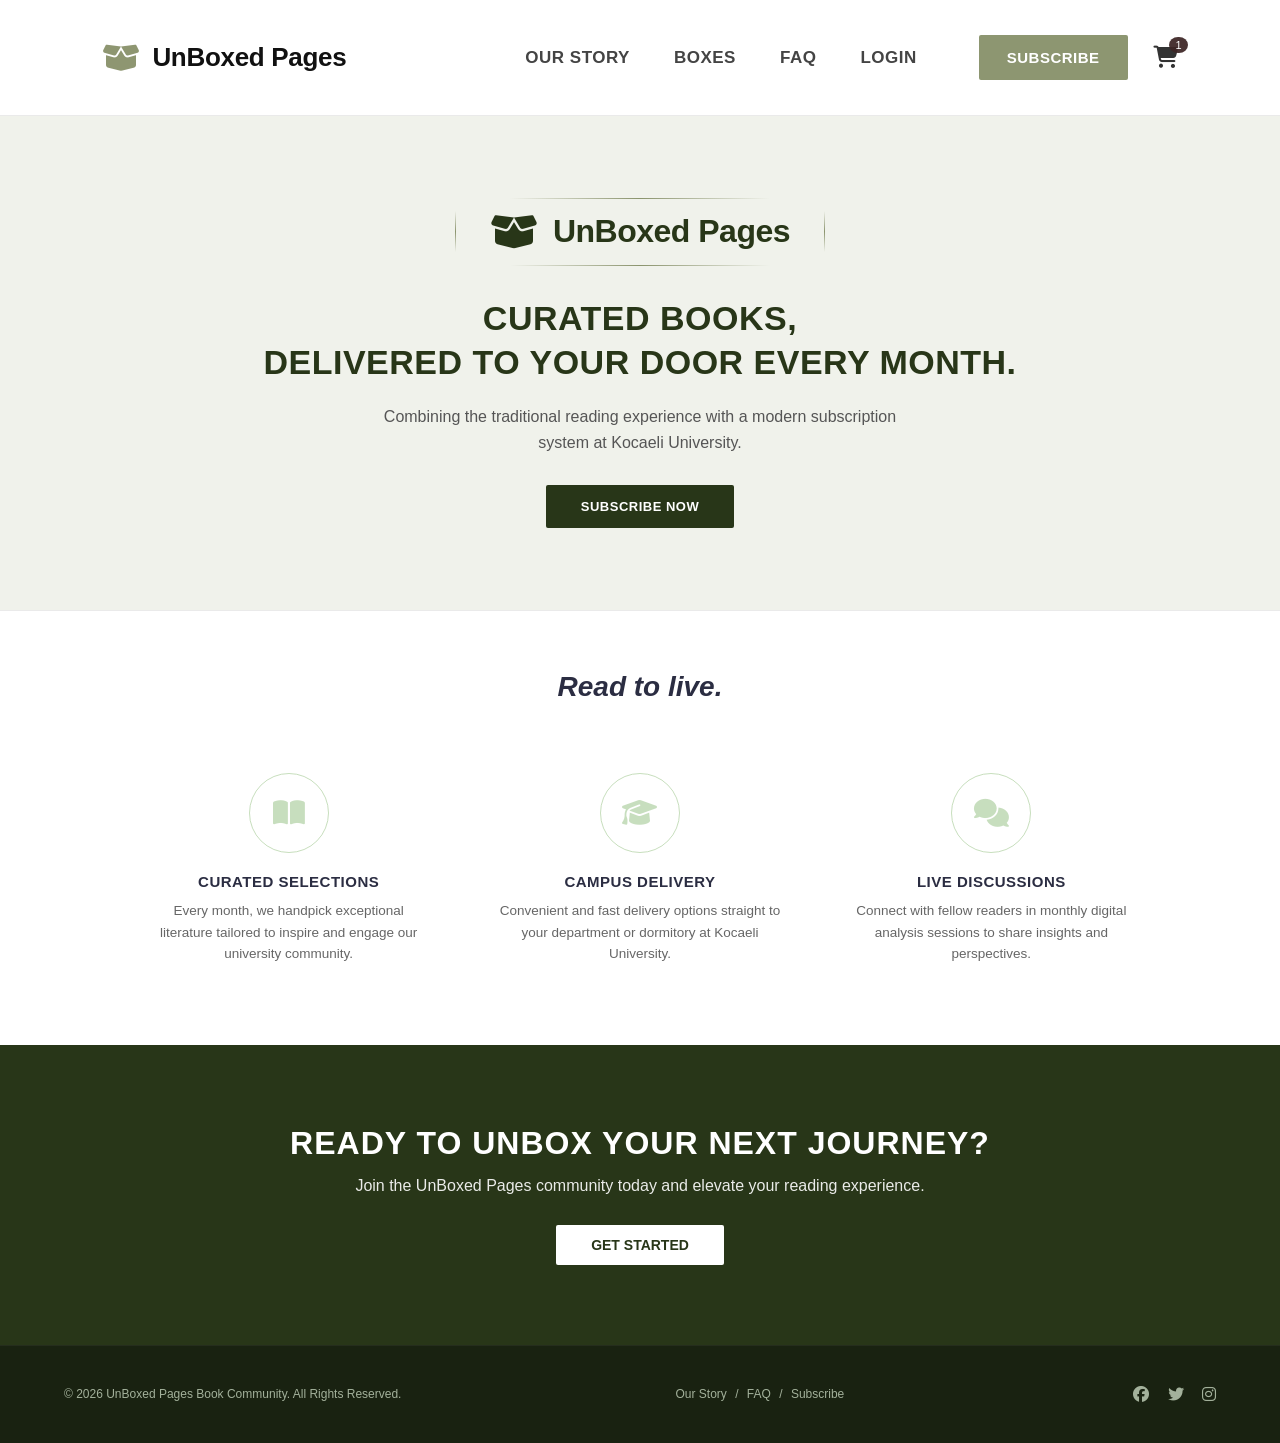
==== commit b6bfe628: "Tum sayfalarin logolari esitlendi." ====
--- a/index/index.html
+++ b/index/index.html
@@ -10,15 +10,15 @@
 <body>
 
     <!-- GENİŞLETİLMİŞ NAVBAR -->
-    <header class="navbar">
+   <header class="navbar">
         <div class="logo" onclick="window.location.href='../index/index.html'">
-            <i class="fa-solid fa-box-archive"></i>
+            <i class="fa-solid fa-box-open"></i>
             <span>UnBoxed Pages</span>    
         </div>
         <nav class="nav-links">
             <a href="../story/story.html">OUR STORY</a>
             <a href="../boxes/boxes.html">BOXES</a>
-            <a href="../faq/faq.html">FAQ</a>
+            <a href="../FAQ/FAQ.html">FAQ</a>
             <a href="../signin/signin.html" class="login-btn">LOGIN</a>
         </nav>
         <div class="nav-actions">
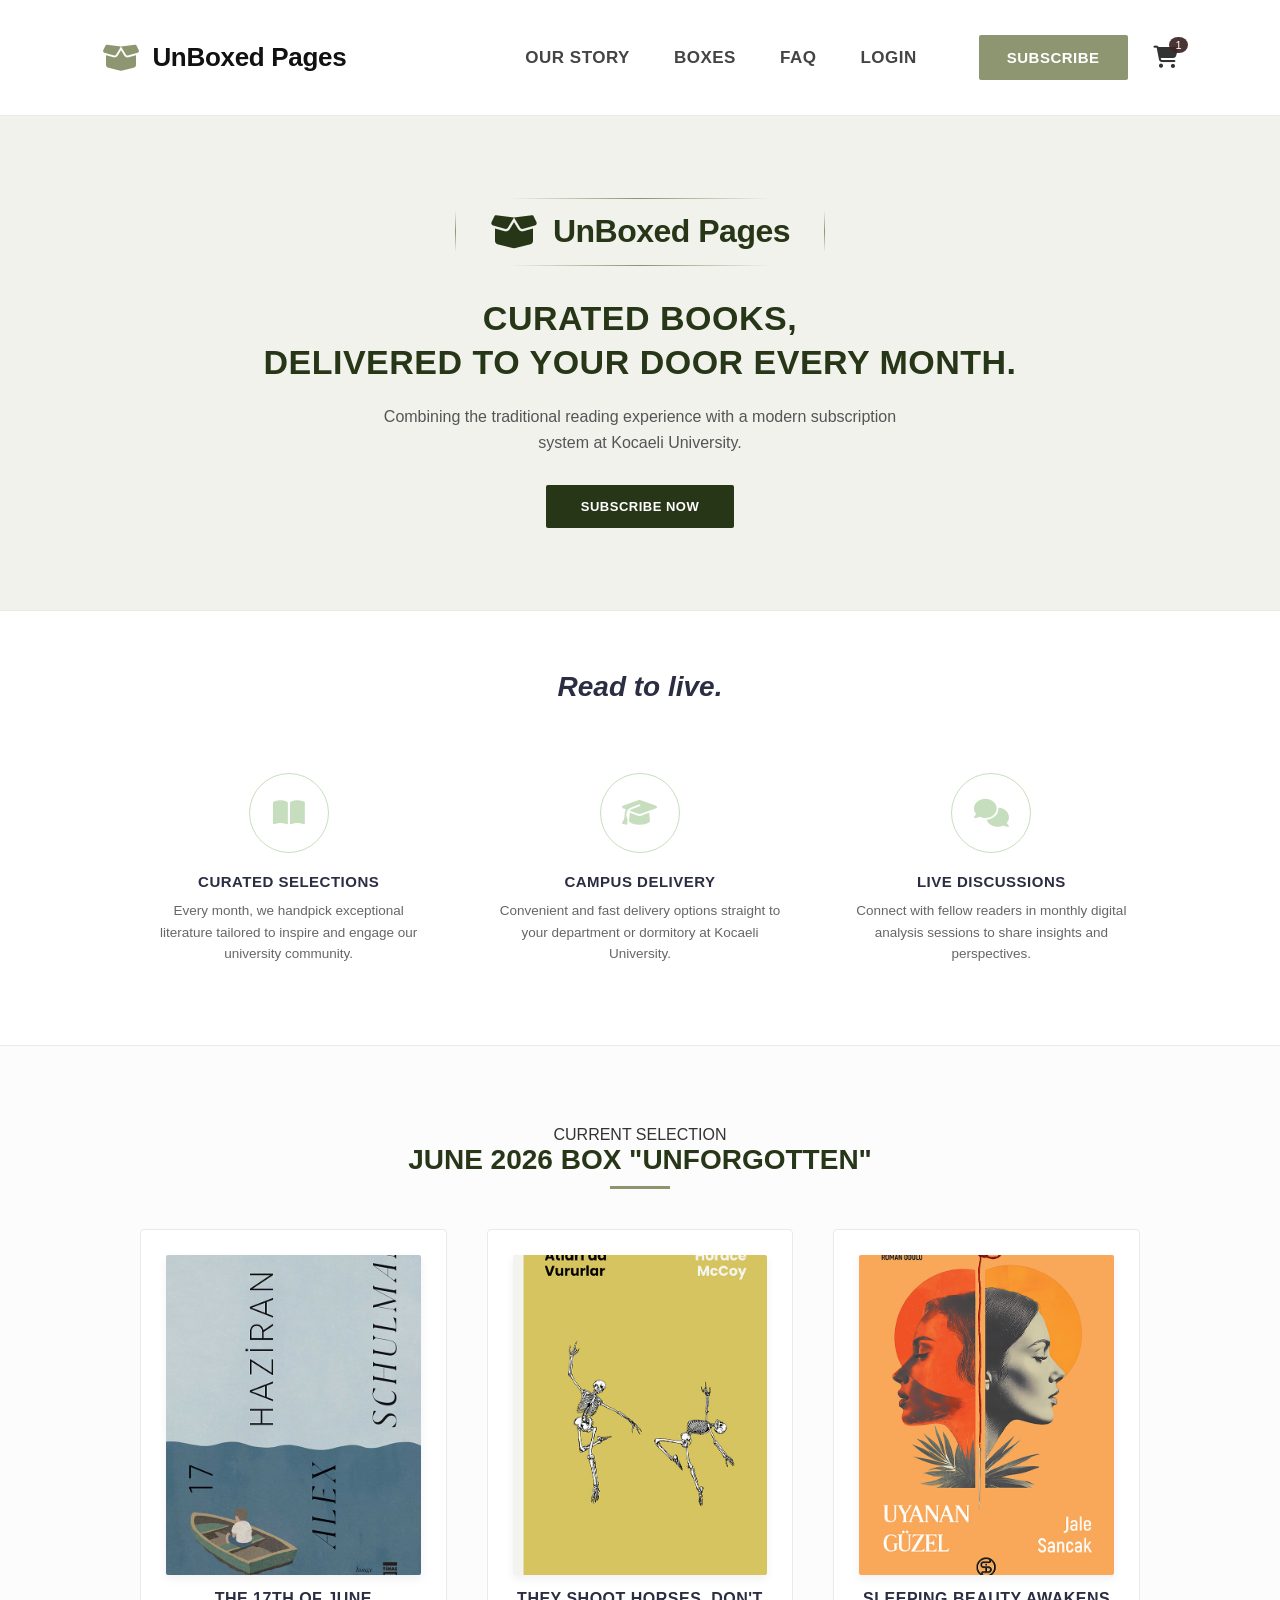
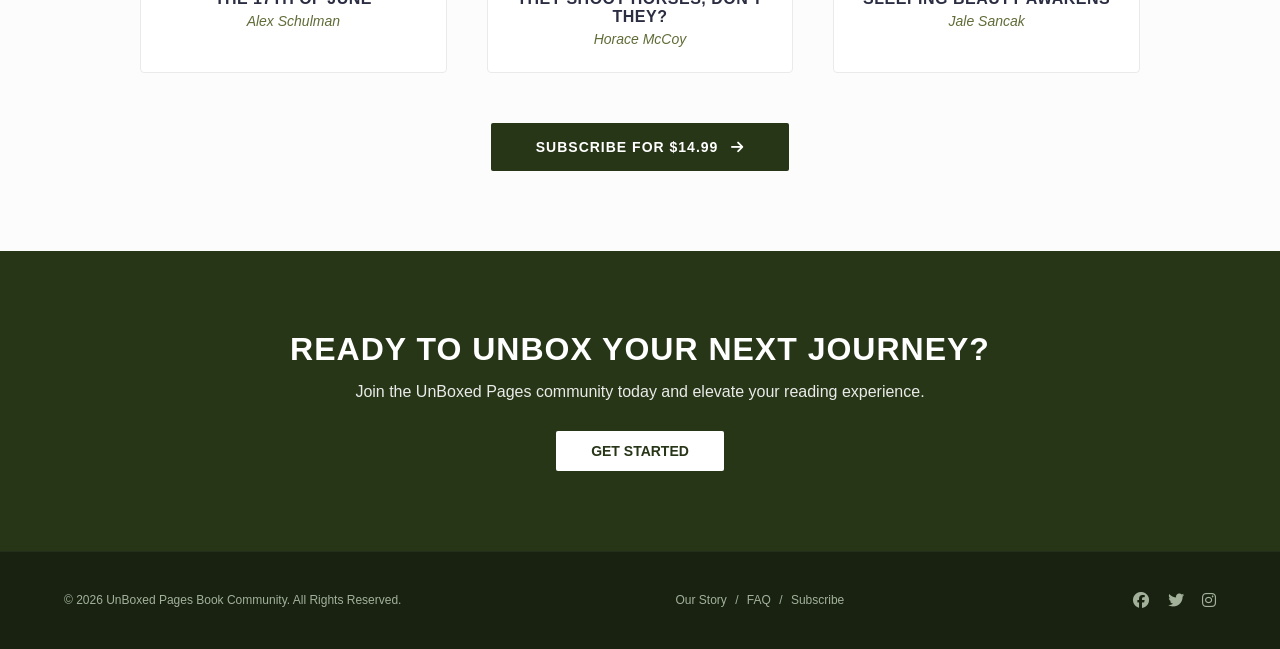
==== commit 21389e2d: "ana sayfaya month selection eklendi, giftBoxes düzenlendi" ====
--- a/index/index.html
+++ b/index/index.html
@@ -22,7 +22,7 @@
             <a href="../signin/signin.html" class="login-btn">LOGIN</a>
         </nav>
         <div class="nav-actions">
-            <a href="../subscribe/subscribe.html" class="subscribe-nav-btn">SUBSCRIBE</a>
+            <a href="../signin/subscribe.html" class="subscribe-nav-btn">SUBSCRIBE</a>
             <a href="../cart/cart.html" class="cart-icon">
                 <i class="fa-solid fa-shopping-cart"></i>
                 <span class="cart-badge">1</span>
@@ -39,7 +39,7 @@
             </div>
             <h1>CURATED BOOKS,<br>DELIVERED TO YOUR DOOR EVERY MONTH.</h1>
             <p>Combining the traditional reading experience with a modern subscription system at Kocaeli University.</p>
-            <a href="subscribe/subscribe.html" class="hero-btn-dark">SUBSCRIBE NOW</a>
+            <a href="../signin/subscribe.html" class="hero-btn-dark">SUBSCRIBE NOW</a>
         </div>
     </section>
 
@@ -62,6 +62,44 @@
                 <h3>LIVE DISCUSSIONS</h3>
                 <p>Connect with fellow readers in monthly digital analysis sessions to share insights and perspectives.</p>
             </div>
+        </div>
+    </section>
+    <section class="months-box" id="months-box">
+        <span class="section-tag">CURRENT SELECTION</span>
+        <h2 class="box-title" style="font-size: 28px; color: #283618; margin-bottom: 10px; font-weight: 700;">JUNE 2026 BOX "UNFORGOTTEN"</h2>
+        <div class="story-divider" style="width: 60px; height: 3px; background-color: #606c38b6; margin: 0 auto 40px auto;"></div>
+        
+        <div class="books-grid">
+    <!-- Kitap 1: The 17th of June -->
+    <div class="book-card">
+        <div class="book-img-container">
+            <img src="images/1b82a1.png" alt="The 17th of June" class="book-cover">
+        </div>
+        <h3>THE 17TH OF JUNE</h3>
+        <p>Alex Schulman</p>
+    </div>
+
+    <!-- Kitap 2: They Shoot Horses, Don't They? -->
+    <div class="book-card">
+        <div class="book-img-container">
+            <img src="images/atlari-da-vururlar.jpg" alt="They Shoot Horses, Don't They?" class="book-cover">
+        </div>
+        <h3>THEY SHOOT HORSES, DON'T THEY?</h3>
+        <p>Horace McCoy</p>
+    </div>
+
+    <!-- Kitap 3: Sleeping Beauty Awakens -->
+    <div class="book-card">
+        <div class="book-img-container">
+            <img src="images/uyanan-guzel.jpg" alt="Sleeping Beauty Awakens" class="book-cover">
+        </div>
+        <h3>SLEEPING BEAUTY AWAKENS</h3>
+        <p>Jale Sancak</p>
+    </div>
+</div>
+
+        <div class="action-wrapper" style="margin-top: 20px;">
+            <a href="../signin/subscribe.html" class="big-green-btn">SUBSCRIBE FOR $14.99 <i class="fa-solid fa-arrow-right" style="margin-left: 8px; font-size: 14px;"></i></a>
         </div>
     </section>
 
--- a/index/index.css
+++ b/index/index.css
@@ -376,4 +376,85 @@
         gap: 15px;
         text-align: center;
     }
+}
+/* MONTH'S SELECTION SECTION */
+.months-box {
+    padding: 80px 10%;
+    background-color: #fcfcfc;
+    text-align: center;
+    border-top: 1px solid #eaeaea;
+}
+
+.books-grid {
+    display: grid;
+    grid-template-columns: repeat(3, 1fr);
+    gap: 40px;
+    max-width: 1000px;
+    margin: 0 auto 50px auto;
+}
+
+.book-card {
+    background-color: #fff;
+    padding: 25px;
+    border-radius: 4px;
+    border: 1px solid #eaeaea;
+    transition: all 0.3s ease;
+}
+
+.book-card:hover {
+    transform: translateY(-5px);
+    box-shadow: 0 12px 30px rgba(0, 0, 0, 0.05);
+}
+
+.book-card h3 {
+    font-size: 16px;
+    color: #2b2d42;
+    font-weight: 700;
+    letter-spacing: 0.5px;
+}
+
+.book-card p {
+    font-size: 14px;
+    color: #606c38;
+    font-style: italic;
+    margin-top: 5px;
+}
+
+/* KİTAP KAPAKLARI HİZALAMA */
+.book-img-container {
+    width: 100%;
+    height: 320px; /* Kapakların yan yana jilet gibi aynı hizada durmasını sağlar */
+    overflow: hidden;
+    border-radius: 2px;
+    margin-bottom: 15px;
+    box-shadow: 0 4px 10px rgba(0,0,0,0.06);
+}
+
+.book-cover {
+    width: 100%;
+    height: 100%;
+    object-fit: cover; /* Kapak resimlerini basıklaştırmadan kutuya tam sığdırır */
+    transition: transform 0.3s ease;
+}
+
+.book-card:hover .book-cover {
+    transform: scale(1.03); /* Üzerine gelince kapağı hafifçe yakınlaştıran şık efekt */
+}
+
+/* ABONE OL BUTONU */
+.big-green-btn {
+    display: inline-block;
+    background-color: #283618;
+    color: #fff;
+    text-decoration: none;
+    padding: 16px 45px;
+    font-weight: bold;
+    font-size: 14px;
+    border-radius: 2px;
+    letter-spacing: 1px;
+    transition: background-color 0.3s ease;
+}
+
+.big-green-btn:hover {
+    background-color: #192211;
 }
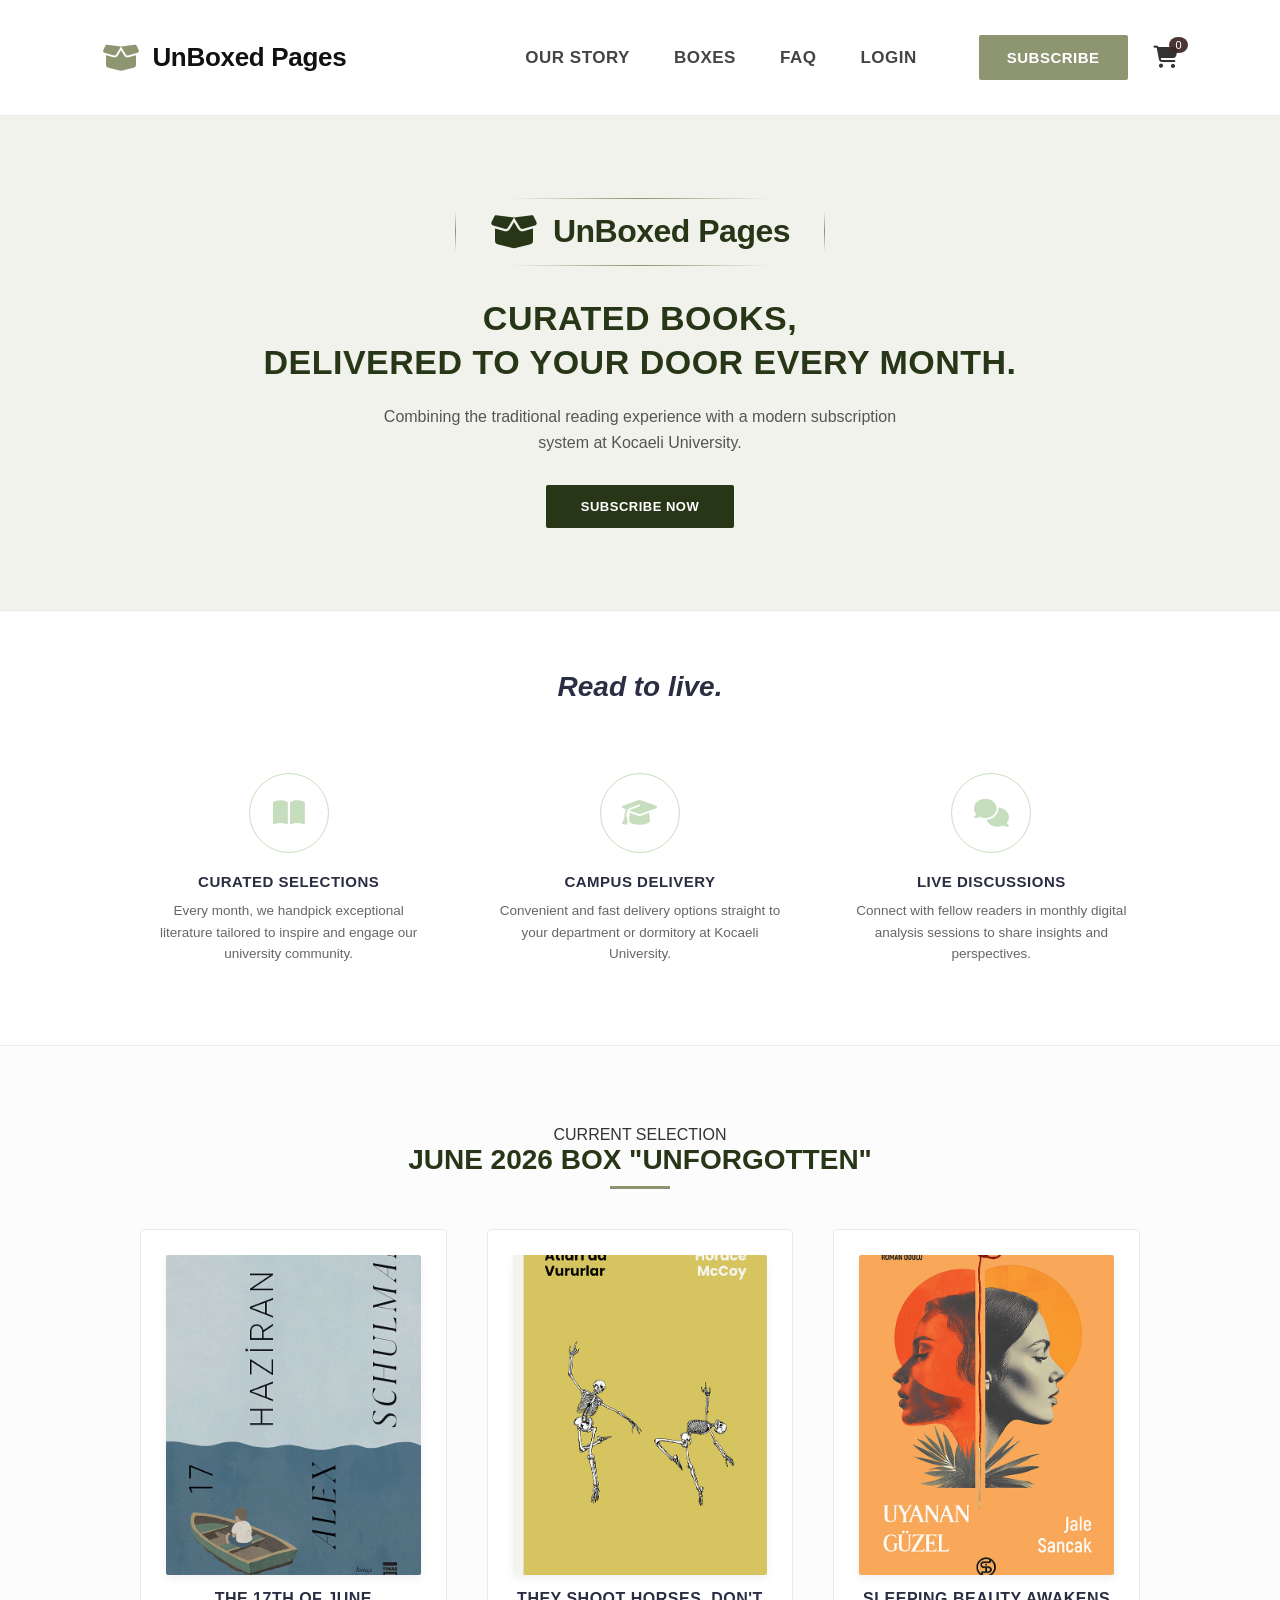
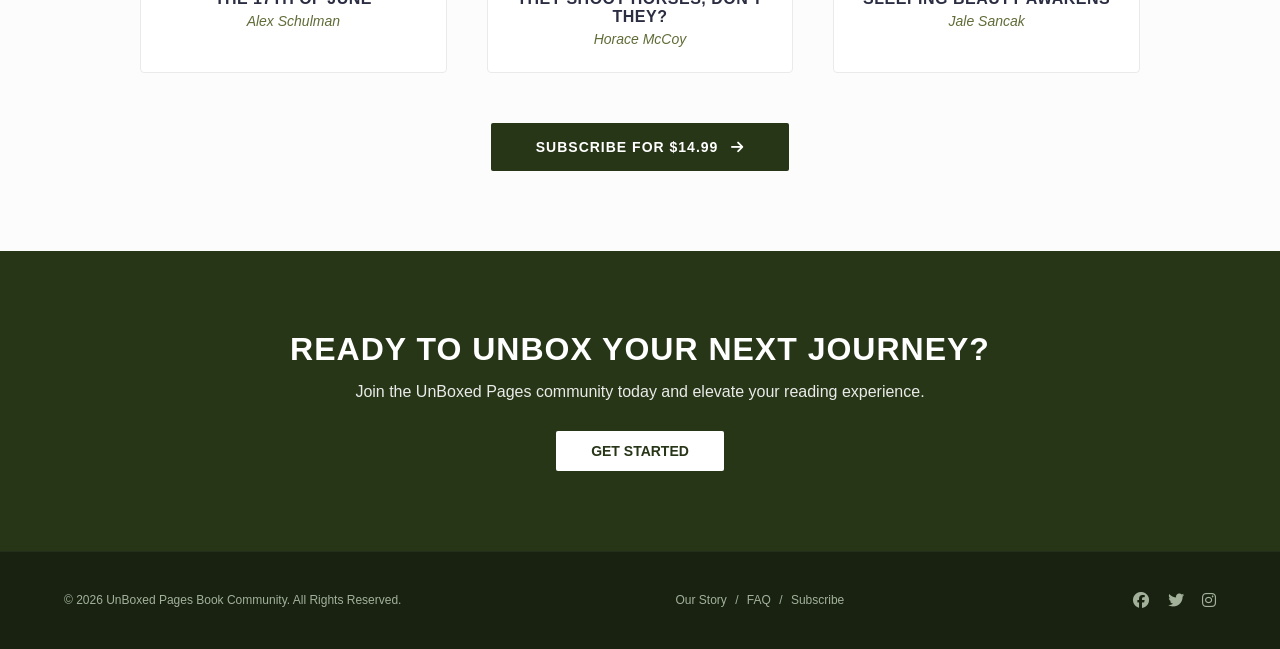
==== commit 9b37a3cb: "Js kodlari eklendi, sepet aktive edildi." ====
--- a/index/index.html
+++ b/index/index.html
@@ -25,7 +25,7 @@
             <a href="../signin/subscribe.html" class="subscribe-nav-btn">SUBSCRIBE</a>
             <a href="../cart/cart.html" class="cart-icon">
                 <i class="fa-solid fa-shopping-cart"></i>
-                <span class="cart-badge">1</span>
+                <span class="cart-badge" id="cart-badge">1</span>
             </a>
         </div>
     </header>
@@ -73,7 +73,7 @@
     <!-- Kitap 1: The 17th of June -->
     <div class="book-card">
         <div class="book-img-container">
-            <img src="images/1b82a1.png" alt="The 17th of June" class="book-cover">
+            <img src="../images/1b82a1.png" alt="The 17th of June" class="book-cover">
         </div>
         <h3>THE 17TH OF JUNE</h3>
         <p>Alex Schulman</p>
@@ -82,7 +82,7 @@
     <!-- Kitap 2: They Shoot Horses, Don't They? -->
     <div class="book-card">
         <div class="book-img-container">
-            <img src="images/atlari-da-vururlar.jpg" alt="They Shoot Horses, Don't They?" class="book-cover">
+            <img src="../images/atlari-da-vururlar.jpg" alt="They Shoot Horses, Don't They?" class="book-cover">
         </div>
         <h3>THEY SHOOT HORSES, DON'T THEY?</h3>
         <p>Horace McCoy</p>
@@ -91,7 +91,7 @@
     <!-- Kitap 3: Sleeping Beauty Awakens -->
     <div class="book-card">
         <div class="book-img-container">
-            <img src="images/uyanan-guzel.jpg" alt="Sleeping Beauty Awakens" class="book-cover">
+            <img src="../images/uyanan-guzel.jpg" alt="Sleeping Beauty Awakens" class="book-cover">
         </div>
         <h3>SLEEPING BEAUTY AWAKENS</h3>
         <p>Jale Sancak</p>
@@ -107,7 +107,7 @@
     <section class="cta-blue">
         <h2>READY TO UNBOX YOUR NEXT JOURNEY?</h2>
         <p>Join the UnBoxed Pages community today and elevate your reading experience.</p>
-        <a href="subscribe/subscribe.html" class="cta-white-btn">GET STARTED</a>
+        <a href="../signin/subscribe.html" class="cta-white-btn">GET STARTED</a>
     </section>
 
     <!-- MAIN FOOTER  -->
@@ -115,9 +115,9 @@
         <div class="footer-bottom">
             <p>&copy; 2026 UnBoxed Pages Book Community. All Rights Reserved.</p>
             <div class="footer-links">
-                <a href="story/story.html">Our Story</a> / 
-                <a href="faq/faq.html">FAQ</a> / 
-                <a href="subscribe/subscribe.html">Subscribe</a>
+                <a href="../story/story.html">Our Story</a> / 
+                <a href="../faq/faq.html">FAQ</a> / 
+                <a href="../signin/subscribe.html">Subscribe</a>
             </div>
             <div class="footer-socials">
                 <i class="fa-brands fa-facebook"></i>
@@ -127,5 +127,38 @@
         </div>
     </footer>
 
+    <script>
+        document.addEventListener("DOMContentLoaded", () => {
+            const badge = document.getElementById('cart-badge');
+            if (badge) {
+                let cart = JSON.parse(localStorage.getItem('unboxed_cart')) || [];
+                let altCount = localStorage.getItem('cartCount');
+                
+                if (cart.length > 0) {
+                    badge.innerText = cart.length;
+                } else if (altCount !== null) {
+                    badge.innerText = altCount;
+                } else {
+                    badge.innerText = "0";
+                }
+            }
+        });
+
+        function addToCart(event) {
+            event.preventDefault(); 
+            
+            const badge = document.getElementById('cart-badge');
+            if (badge) {
+                let currentCount = parseInt(badge.innerText);
+                let newCount = currentCount + 1;
+                
+                badge.innerText = newCount;
+                localStorage.setItem('cartCount', newCount);
+                
+                alert("Box has been successfully added! Total items in cart: " + newCount);
+            }
+        }
+    </script>
+
 </body>
 </html>
